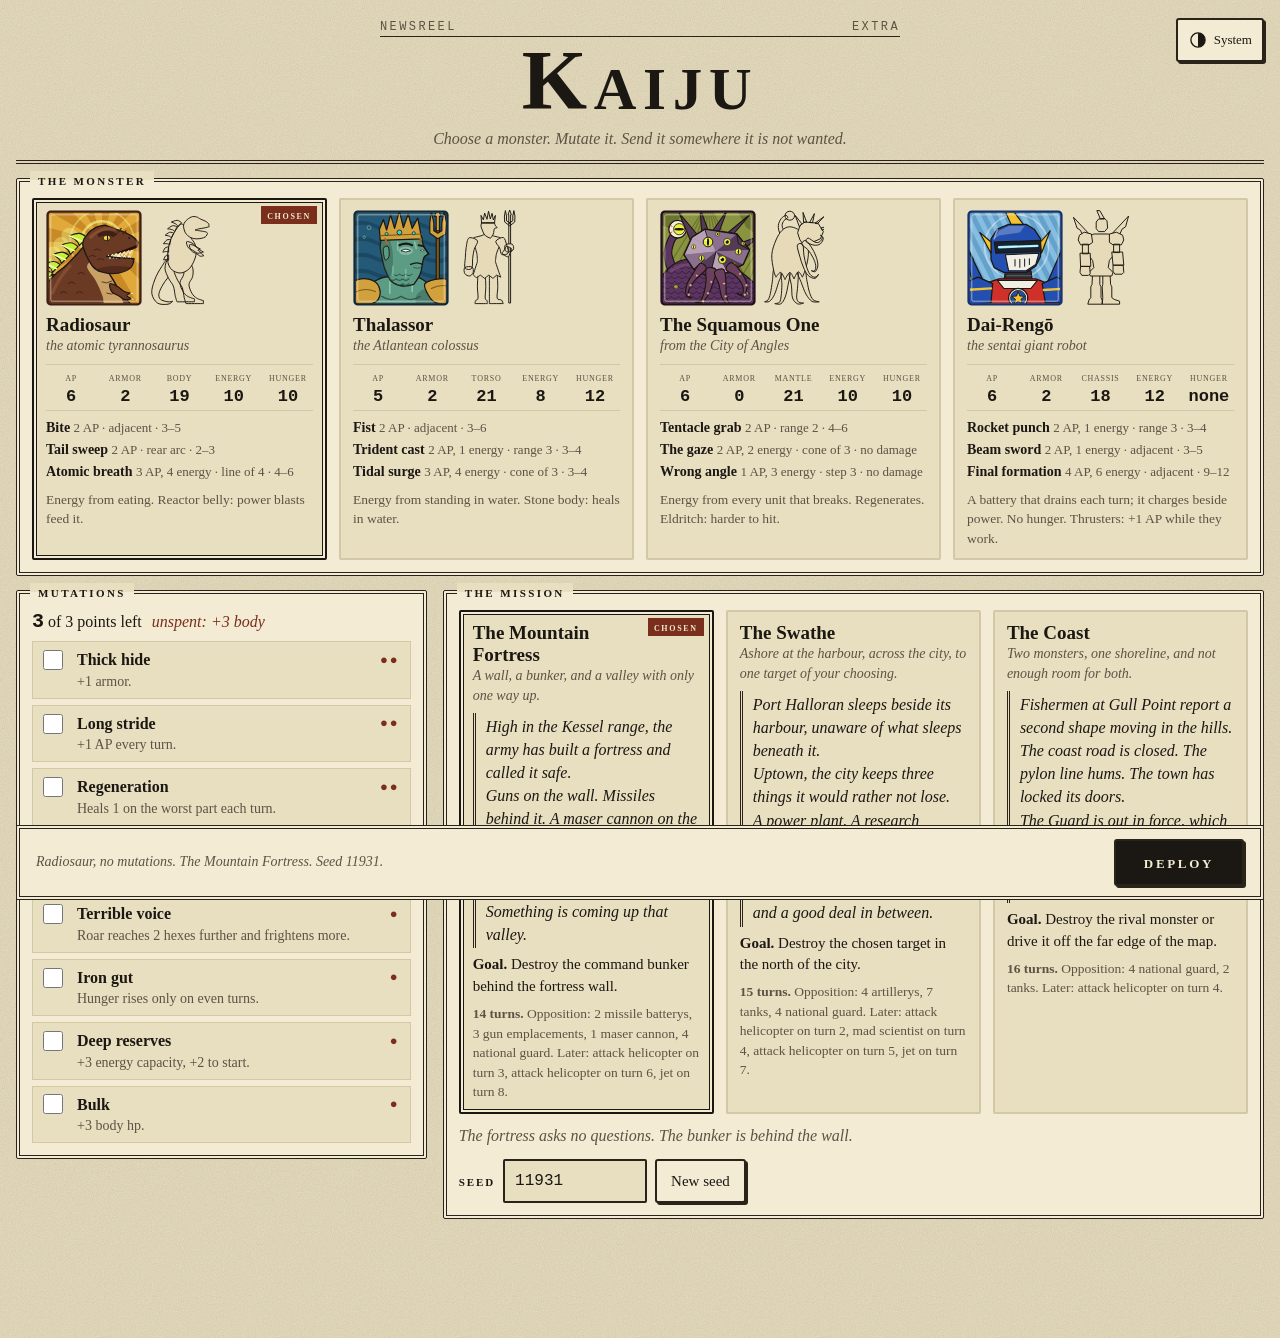
==== kaiju/index.html @ 143446ce "Kaiju page: the tiled screen, the forecast, the cutaway, the newspaper The setup screen (monster car" ====
<!doctype html>
<html lang="en">
<head>
<meta charset="utf-8">
<meta name="viewport" content="width=device-width, initial-scale=1">
<meta name="color-scheme" content="light dark">
<meta name="description" content="Kaiju: a turn-based tactical game. Command one giant monster through short missions on a hex map.">
<title>Kaiju</title>
<!-- The page: setup, play and end screens as framed tiles. Everything is drawn by src/ui/main.js. -->
<link rel="stylesheet" href="style.css">
</head>
<body data-screen="setup">
<main>

<section id="setup" class="screen setup">
  <header class="masthead">
    <div class="mast-rule"><span>Newsreel</span><span>Extra</span></div>
    <h1 class="mast-title">Kaiju</h1>
    <p class="mast-sub">Choose a monster. Mutate it. Send it somewhere it is not wanted.</p>
    <button type="button" class="btn icon mast-theme" id="theme-setup" data-ui="theme" title="Theme" aria-label="Theme: light, dark or system">
      <svg viewBox="0 0 24 24" aria-hidden="true" width="20" height="20"><circle cx="12" cy="12" r="8.5" fill="none" stroke="currentColor" stroke-width="1.6"/><path d="M12 3.5a8.5 8.5 0 0 1 0 17z" fill="currentColor"/></svg>
      <span class="tb-label">system</span>
    </button>
  </header>

  <section class="tile" aria-labelledby="t-monster">
    <h2 class="tile-title" id="t-monster">The monster</h2>
    <div id="monsters" class="cards monsters" role="radiogroup" aria-labelledby="t-monster"></div>
  </section>

  <div class="setup-pair">
    <section class="tile" aria-labelledby="t-mutations">
      <h2 class="tile-title" id="t-mutations">Mutations</h2>
      <p id="points" class="points"></p>
      <div id="mutations" class="mutations"></div>
    </section>

    <section class="tile" aria-labelledby="t-mission">
      <h2 class="tile-title" id="t-mission">The mission</h2>
      <div id="missions" class="cards missions" role="radiogroup" aria-labelledby="t-mission"></div>
      <div id="question"></div>
      <div class="seed-row">
        <label for="seed">Seed</label>
        <input id="seed" type="text" inputmode="numeric" autocomplete="off" spellcheck="false" maxlength="12">
        <button type="button" class="btn" id="reseed">New seed</button>
      </div>
    </section>
  </div>

  <div class="deploy-bar">
    <p id="summary" class="summary" aria-live="polite"></p>
    <button type="button" class="btn primary big" id="deploy">Deploy</button>
  </div>
</section>

<section id="play" class="screen play" hidden>
  <h1 class="sr-only">Kaiju: the battle</h1>
  <header id="topbar" class="topbar"></header>
  <div class="play-grid">
    <section class="tile map-tile" id="map-tile" aria-labelledby="t-map">
      <h2 class="tile-title" id="t-map">Map</h2>
      <div id="board" class="board"></div>
      <div id="hint" class="hint" aria-live="polite"></div>
      <div id="cutaway" class="cutaway" hidden></div>
    </section>
    <div class="side">
      <div id="sheet" class="tile sheet" role="dialog" aria-label="Forecast" hidden></div>
      <section class="tile status-tile" aria-labelledby="t-status">
        <h2 class="tile-title" id="t-status">Status</h2>
        <div id="status" class="status"></div>
        <p id="inspect" class="inspect" aria-live="polite"></p>
      </section>
      <section class="tile actions-tile" aria-labelledby="t-actions">
        <h2 class="tile-title" id="t-actions">Actions</h2>
        <div id="actions" class="actions"></div>
      </section>
      <section class="tile log-tile" id="log-tile" aria-labelledby="t-log">
        <h2 class="tile-title" id="t-log">Log</h2>
        <button type="button" class="btn log-toggle" data-ui="log" aria-expanded="false" aria-controls="log"><span class="log-toggle-word">Open</span> <span class="log-count" id="log-count">0</span></button>
        <ol id="log" class="log" aria-live="polite"></ol>
      </section>
    </div>
  </div>
</section>

<section id="end" class="screen end" hidden>
  <div id="end-body" class="end-body"></div>
</section>

</main>

<dialog id="settings" class="tile settings" aria-labelledby="t-settings">
  <h2 class="tile-title" id="t-settings">Settings</h2>
  <div id="settings-body"></div>
  <div class="sheet-buttons"><button type="button" class="btn primary" id="settings-close">Close</button></div>
</dialog>

<script type="module" src="src/ui/main.js"></script>
</body>
</html>
---- kaiju/style.css ----
/* Kaiju: theme tokens, the Wizardry tile frame, the three screens and their parts.
   Light is newsprint: sepia paper and black ink. Dark is ink: the same page at night.
   The system setting picks dark unless the player chose light; the player's own choice
   (data-theme on the root, remembered in this browser) wins either way. */

:root {
  --paper: #e8dec0; --panel: #f3ebd3; --ink: #1b1712; --muted: #5c5345; --accent: #7a2e1c; --faint: #d2c7a6;
  --rule: #2a231a; --danger: #a3261b; --good: #3b6a33; --shade: rgba(28, 20, 10, 0.42);
  --ap: #2b5872; --energy: #a86f0c; --battery: #2f7350; --hunger: #8a3b2a;
  --t-open: #d9cf9e; --t-road: #b7ae98; --t-park: #a9c27a; --t-forest: #6f9a5a; --t-shore: #9fcfc4;
  --t-water: #4f86a6; --t-mountain: #a4917a; --t-rubble: #b9a58c; --t-edge: #8d8268;
  --sky-top: #e9c77c; --sky-mid: #f1d99a; --sky-low: #f6e8bf; --sky-sun: #fff4d2; --far: #b9ad8f;
  --s-face: #ddd2b5; --s-side: #a99d80; --s-roof: #6f6656; --s-glass: #39495a; --s-light: #f2d36b;
  --grain: 0.22;
  --serif: "Iowan Old Style", "Palatino Linotype", Palatino, "Book Antiqua", Georgia, serif;
  --mono: ui-monospace, "SFMono-Regular", Menlo, Consolas, "Liberation Mono", "Courier New", monospace;
  color-scheme: light;
}
@media (prefers-color-scheme: dark) {
  :root:not([data-theme="light"]) {
    --paper: #100e0b; --panel: #1a1713; --ink: #ebe2cb; --muted: #a99e89; --accent: #e08a64; --faint: #2e2a23;
    --rule: #c4b797; --danger: #ff7a66; --good: #8cc47c; --shade: rgba(0, 0, 0, 0.55);
    --ap: #6fa8cc; --energy: #e2b44a; --battery: #7cc49c; --hunger: #e07a5f;
    --t-open: #4a4430; --t-road: #3d3a33; --t-park: #3d5230; --t-forest: #2a4228; --t-shore: #2f5552;
    --t-water: #1d3a4f; --t-mountain: #4e4438; --t-rubble: #4d4236; --t-edge: #1a1712;
    --sky-top: #0e1428; --sky-mid: #1a2340; --sky-low: #2f3555; --sky-sun: #e8e2c4; --far: #262b3c;
    --s-face: #8f8771; --s-side: #625b4b; --s-roof: #3a352c; --s-glass: #f2d36b; --s-light: #ffde7a;
    --grain: 0.5;
    color-scheme: dark;
  }
}
:root[data-theme="dark"] {
  --paper: #100e0b; --panel: #1a1713; --ink: #ebe2cb; --muted: #a99e89; --accent: #e08a64; --faint: #2e2a23;
  --rule: #c4b797; --danger: #ff7a66; --good: #8cc47c; --shade: rgba(0, 0, 0, 0.55);
  --ap: #6fa8cc; --energy: #e2b44a; --battery: #7cc49c; --hunger: #e07a5f;
  --t-open: #4a4430; --t-road: #3d3a33; --t-park: #3d5230; --t-forest: #2a4228; --t-shore: #2f5552;
  --t-water: #1d3a4f; --t-mountain: #4e4438; --t-rubble: #4d4236; --t-edge: #1a1712;
  --sky-top: #0e1428; --sky-mid: #1a2340; --sky-low: #2f3555; --sky-sun: #e8e2c4; --far: #262b3c;
  --s-face: #8f8771; --s-side: #625b4b; --s-roof: #3a352c; --s-glass: #f2d36b; --s-light: #ffde7a;
  --grain: 0.5;
  color-scheme: dark;
}

/* ---------- base ---------- */

* { box-sizing: border-box; }
html { -webkit-text-size-adjust: 100%; }
body {
  margin: 0; min-height: 100vh; background-color: var(--paper); color: var(--ink);
  font: 16px/1.45 var(--serif);
  background-image:
    url("data:image/svg+xml,%3Csvg xmlns='http://www.w3.org/2000/svg' width='180' height='180'%3E%3Cfilter id='n'%3E%3CfeTurbulence type='fractalNoise' baseFrequency='.85' numOctaves='2' stitchTiles='stitch'/%3E%3CfeColorMatrix values='0 0 0 0 .12 0 0 0 0 .09 0 0 0 0 .05 0 0 0 .55 0'/%3E%3C/filter%3E%3Crect width='100%25' height='100%25' filter='url(%23n)' opacity='.3'/%3E%3C/svg%3E");
}
[hidden] { display: none !important; }
.sr-only { position: absolute; width: 1px; height: 1px; margin: -1px; padding: 0; overflow: hidden; clip: rect(0 0 0 0); white-space: nowrap; border: 0; }
h1, h2, h3 { font-weight: 700; }
b { font-weight: 700; }
.screen { max-width: 1440px; margin: 0 auto; padding: 14px 16px 28px; }

/* ---------- the tile: Wizardry's frame ---------- */

.tile {
  position: relative; min-width: 0; margin: 14px 0 0; padding: 16px 12px 12px;
  background: var(--panel); border: 4px double var(--rule); border-radius: 2px;
}
.tile-title {
  position: absolute; top: -11px; left: 10px; z-index: 2; margin: 0; padding: 0 8px;
  font-size: 15px; line-height: 18px; font-weight: 700; font-variant-caps: all-small-caps; letter-spacing: 0.16em;
  color: var(--ink); background: linear-gradient(var(--paper) 50%, var(--panel) 50%);
}

/* ---------- buttons ---------- */

.btn {
  min-width: 44px; min-height: 44px; padding: 8px 14px; font: inherit; font-size: 15px; line-height: 1.2;
  color: var(--ink); background: var(--panel); border: 2px solid var(--rule); border-radius: 3px;
  box-shadow: 2px 2px 0 var(--rule); cursor: pointer; touch-action: manipulation;
}
.btn:hover:not(:disabled) { background: var(--paper); }
.btn:active:not(:disabled) { transform: translate(2px, 2px); box-shadow: none; }
.btn:disabled { opacity: 0.55; border-style: dashed; box-shadow: none; cursor: not-allowed; }
.btn.act:disabled { opacity: 1; color: var(--muted); border-color: var(--muted); }
.btn.primary { color: var(--panel); background: var(--ink); }
.btn.primary:hover:not(:disabled) { background: var(--accent); border-color: var(--accent); }
.btn.big { font-size: 19px; padding: 10px 28px; font-variant-caps: all-small-caps; letter-spacing: 0.14em; font-weight: 700; }
.btn.icon { display: inline-flex; align-items: center; justify-content: center; gap: 6px; padding: 6px 10px; }
:focus-visible { outline: 3px solid var(--accent); outline-offset: 2px; }
kbd {
  display: inline-block; min-width: 1.6em; padding: 2px 4px; font: 600 11px/1 var(--mono); text-align: center;
  border: 1px solid currentColor; border-radius: 3px; opacity: 0.75; vertical-align: 1px;
}
@media (hover: none) and (pointer: coarse) { kbd { display: none; } }

/* ---------- setup ---------- */

.masthead { position: relative; text-align: center; padding: 6px 56px 10px; border-bottom: 4px double var(--rule); }
.mast-rule {
  display: flex; justify-content: space-between; max-width: 520px; margin: 0 auto; padding-bottom: 2px;
  font: 12px var(--mono); letter-spacing: 0.2em; text-transform: uppercase; color: var(--muted); border-bottom: 1px solid var(--rule);
}
.mast-title { margin: 2px 0 0; font-size: clamp(44px, 12vw, 84px); line-height: 1; font-weight: 900; letter-spacing: 0.08em; font-variant-caps: small-caps; }
.mast-sub { margin: 4px 0 0; font-style: italic; color: var(--muted); }
.mast-theme { position: absolute; top: 4px; right: 0; }
@media (max-width: 599px) {
  .masthead { padding: 6px 0 10px; }
  .mast-rule { margin-right: 56px; }
  .mast-theme .tb-label { display: none; }
}
.tb-label { font-size: 13px; text-transform: capitalize; }

.cards { display: grid; gap: 12px; }
.monsters { grid-template-columns: repeat(auto-fill, minmax(260px, 1fr)); }
.card {
  position: relative; padding: 10px 12px; background: var(--paper); border: 2px solid var(--faint);
  border-radius: 2px; cursor: pointer; transition: border-color 0.15s;
}
.card:hover { border-color: var(--muted); }
.card.chosen { border: 2px solid var(--ink); box-shadow: inset 0 0 0 2px var(--panel), inset 0 0 0 3px var(--ink); }
.card.chosen::after {
  content: "chosen"; position: absolute; top: 6px; right: 8px; padding: 0 6px;
  font: 700 12px/18px var(--serif); font-variant-caps: all-small-caps; letter-spacing: 0.14em;
  color: var(--panel); background: var(--accent);
}
.card-name { font-size: 19px; font-weight: 700; line-height: 1.15; padding-right: 64px; }
.card-sub { font-style: italic; color: var(--muted); font-size: 14px; }
.card-note { margin: 6px 0 0; font-size: 13.5px; color: var(--muted); }
.mc-art { display: flex; gap: 8px; align-items: flex-end; margin-bottom: 8px; }
.mc-portrait svg { display: block; width: 96px; height: 96px; }
.mc-sil svg { display: block; width: 60px; height: 96px; }
.stats { display: grid; grid-template-columns: repeat(5, 1fr); gap: 4px; margin: 8px 0 6px; padding: 4px 0; border-block: 1px solid var(--faint); }
.stat { text-align: center; min-width: 0; }
.stat dt { font-size: 12px; font-variant-caps: all-small-caps; letter-spacing: 0.06em; color: var(--muted); overflow: hidden; text-overflow: ellipsis; white-space: nowrap; }
.stat dd { margin: 0; font: 700 17px var(--mono); }
.stat.up dd { color: var(--accent); }
.stat.up dd::after { content: "+"; font-size: 12px; vertical-align: super; }
.attacks { list-style: none; margin: 0; padding: 0; font-size: 14px; }
.attacks li { padding: 1px 0; }
.attacks span { color: var(--muted); font-size: 13px; }

.setup-pair { display: grid; gap: 0 16px; }
.points { margin: 0 0 8px; }
.points b { font: 700 20px var(--mono); }
.unspent { color: var(--accent); font-style: italic; margin-left: 6px; }
.mutations { display: grid; gap: 6px; }
.mut, .choice {
  display: grid; grid-template-columns: 26px 1fr auto; align-items: center; gap: 0 8px; min-height: 44px;
  padding: 6px 10px; border: 1px solid var(--faint); background: var(--paper); cursor: pointer;
}
.mut.on, .choice.on { border-color: var(--ink); box-shadow: inset 3px 0 0 var(--accent); }
.mut.off { opacity: 0.6; cursor: not-allowed; }
.mut input, .choice input { width: 20px; height: 20px; margin: 0; accent-color: var(--accent); }
.mut-name, .choice-name { font-weight: 700; }
.mut-cost { color: var(--accent); letter-spacing: 2px; font-size: 13px; }
.mut-text, .choice-text { grid-column: 2 / 4; font-size: 14px; color: var(--muted); }
.mut-text em { color: var(--danger); }

.missions { grid-template-columns: 1fr; }
.briefing { margin: 6px 0; padding: 2px 0 2px 10px; border-left: 3px double var(--rule); font-style: italic; }
.briefing p { margin: 0; }
.card-goal { margin: 6px 0 0; font-size: 15px; }
.question { margin: 12px 0 0; padding: 8px 10px 10px; border: 1px solid var(--rule); display: grid; gap: 6px; }
.question legend { padding: 0 6px; font-variant-caps: all-small-caps; letter-spacing: 0.12em; font-weight: 700; }
.question-none { margin: 10px 0 0; font-style: italic; color: var(--muted); }
.seed-row { display: flex; flex-wrap: wrap; align-items: center; gap: 8px; margin-top: 12px; }
.seed-row label { font-variant-caps: all-small-caps; letter-spacing: 0.12em; font-weight: 700; }
.seed-row input {
  width: 9em; min-height: 44px; padding: 6px 10px; font: 16px var(--mono); color: var(--ink);
  background: var(--paper); border: 2px solid var(--rule); border-radius: 2px;
}

.deploy-bar {
  position: sticky; bottom: 0; z-index: 10; display: flex; align-items: center; justify-content: space-between; gap: 12px;
  margin: 16px -16px -28px; padding: 10px 16px; background: var(--panel); border-top: 4px double var(--rule);
}
.summary { margin: 0; font-size: 14px; font-style: italic; color: var(--muted); }
.deploy-bar .btn { flex: none; }

@media (min-width: 900px) {
  .setup-pair { grid-template-columns: minmax(300px, 1fr) 2fr; align-items: start; }
  .missions { grid-template-columns: repeat(3, 1fr); }
  .deploy-bar { margin: 16px 0 0; border: 4px double var(--rule); }
}

/* ---------- play ---------- */

.topbar {
  position: sticky; top: 0; z-index: 12; display: flex; align-items: center; justify-content: space-between; gap: 8px;
  margin: -14px -16px 0; padding: 4px 10px; background: var(--panel); border-bottom: 4px double var(--rule);
}
.tb-facts { display: flex; align-items: baseline; gap: 4px 14px; min-width: 0; flex-wrap: wrap; font-size: 15px; }
.tb-item { font-family: var(--mono); font-size: 14px; white-space: nowrap; }
.tb-item b { font-size: 17px; }
.tb-goal { font-style: italic; color: var(--muted); min-width: 0; overflow: hidden; text-overflow: ellipsis; white-space: nowrap; max-width: 100%; }
.tb-phase { font: 700 12px/20px var(--mono); padding: 0 6px; color: var(--panel); background: var(--danger); letter-spacing: 0.1em; text-transform: uppercase; }
.tb-buttons { display: flex; gap: 6px; flex: none; }
.tb-short { display: inline; }
.tb-long { display: none; }
.tb-buttons .tb-label { display: none; }
.tb-figs { display: flex; align-items: flex-end; gap: 2px; flex: none; }
.tb-figs svg:first-child { display: block; width: 38px; height: 38px; }
.tb-figs svg:last-child { display: block; width: 24px; height: 38px; }

.map-tile { padding: 14px 3px 6px; }
.map-tile > .tile-title { z-index: 9; }
.board { position: relative; z-index: 1; }
.board svg { display: block; width: 100%; height: auto; overflow: visible; touch-action: manipulation; user-select: none; -webkit-user-select: none; }
.board .tap { fill: transparent; cursor: pointer; }
@media (hover: hover) { .board .tap:hover { fill: rgba(255, 255, 255, 0.16); } }
.board .arrow { cursor: pointer; }
.board text { font: 700 16px var(--mono); }
.board .piece.panicked { opacity: 0.7; }
.hint { display: flex; flex-wrap: wrap; align-items: center; justify-content: space-between; gap: 6px 10px; min-height: 52px; padding: 4px 6px 0; }
.hint-text { margin: 0; flex: 1 1 14em; font-size: 14.5px; font-style: italic; }
.hint-buttons { display: flex; gap: 8px; flex-wrap: wrap; }

.status-main { display: flex; gap: 10px; align-items: flex-start; }
.status-figs { display: flex; gap: 6px; flex: none; align-items: flex-end; }
.st-portrait svg { display: block; width: 84px; height: 84px; }
.st-sil svg { display: block; width: 53px; height: 84px; }
.status-vitals { flex: 1; min-width: 0; }
.st-name { font-weight: 700; line-height: 1.15; }
.st-epithet { display: block; font-weight: 400; font-style: italic; font-size: 13px; color: var(--muted); }
.bar { display: grid; grid-template-columns: 4.4em 1fr 3.4em; align-items: center; gap: 6px; margin-top: 4px; font-size: 13px; }
.bar-label { font-variant-caps: all-small-caps; letter-spacing: 0.06em; font-weight: 700; }
.bar-track { height: 10px; background: var(--paper); border: 1.5px solid var(--ink); }
.bar-fill { display: block; height: 100%; background: var(--ap); transition: width 0.3s ease-out; }
.b-energy .bar-fill { background: var(--energy); }
.b-battery .bar-fill { background: var(--battery); }
.b-hunger .bar-fill { background: var(--hunger); }
.b-hunger.high .bar-label { color: var(--danger); }
.b-rival .bar-fill { background: var(--danger); }
.bar-num { font-family: var(--mono); text-align: right; }
.st-facts { margin-top: 4px; font-size: 13px; color: var(--muted); }
.parts { list-style: none; margin: 8px 0 0; padding: 6px 0 0; border-top: 1px solid var(--faint); display: grid; grid-template-columns: repeat(auto-fill, minmax(124px, 1fr)); gap: 2px 12px; font-size: 13.5px; }
.part-row { display: flex; align-items: center; gap: 6px; min-width: 0; }
.part-row .swatch { width: 14px; height: 14px; flex: none; }
.pr-name { overflow: hidden; text-overflow: ellipsis; white-space: nowrap; }
.pr-hp { margin-left: auto; font-family: var(--mono); }
.part-row.s-bad .pr-hp, .part-row.s-crippled .pr-hp { color: var(--danger); font-weight: 700; }
.part-row.s-crippled .pr-name { text-decoration: line-through; }
.rival-row { display: flex; gap: 8px; align-items: center; margin-top: 8px; padding-top: 6px; border-top: 1px solid var(--faint); }
.rival-sil svg { display: block; width: 34px; height: 54px; }
.rival-text { flex: 1; min-width: 0; }
.rival-name { font-weight: 700; font-size: 14px; color: var(--danger); }
.rival-parts { font-size: 12.5px; color: var(--muted); }
.inspect { margin: 8px 0 0; padding-top: 6px; border-top: 1px solid var(--faint); font-size: 14px; min-height: 2.9em; }
.inspect-label { font-variant-caps: all-small-caps; letter-spacing: 0.12em; font-weight: 700; color: var(--muted); margin-right: 4px; }

.actions { display: grid; grid-template-columns: repeat(3, minmax(0, 1fr)); gap: 8px; }
.act { display: flex; flex-direction: column; align-items: flex-start; justify-content: center; gap: 2px; padding: 5px 7px; text-align: left; min-height: 52px; }
.act-top { display: flex; align-items: center; gap: 5px; max-width: 100%; }
.act-name { font-weight: 700; font-size: 14.5px; line-height: 1.1; }
.act-sub { font-size: 11.5px; line-height: 1.2; color: var(--muted); display: -webkit-box; -webkit-line-clamp: 3; -webkit-box-orient: vertical; overflow: hidden; }
.btn.act.on, .btn.act.on:hover { color: var(--panel); background: var(--ink); }
.act.on .act-sub { color: var(--panel); opacity: 0.8; }
.act-end:not(:disabled) { border-color: var(--accent); box-shadow: 2px 2px 0 var(--accent); }
.act-end:not(:disabled) .act-name { color: var(--accent); }
.act-undo { border-style: dotted; }

/* The words come first (REQUIREMENTS section 0): on a phone the log sits under the map and shows four lines. */
.side { display: flex; flex-direction: column; }
.log-tile { display: flex; flex-direction: column; order: -1; }
.log { list-style: none; margin: 0; padding: 0; max-height: calc(4 * 1.45em + 8px); overflow: hidden; font-size: 15px; line-height: 1.45; }
.log-tile.open .log { max-height: 55vh; overflow-y: auto; }
.log li { padding: 1px 0; }
.log li.own { color: var(--accent); }
.log li.rival { color: var(--danger); }
.log li.radio { font: 12.5px/1.5 var(--mono); text-transform: uppercase; letter-spacing: 0.02em; color: var(--muted); }
.log li.phase { margin-top: 4px; padding-top: 2px; border-top: 1px solid var(--faint); font-variant-caps: all-small-caps; letter-spacing: 0.1em; color: var(--muted); font-weight: 700; }
.log li.caption { font-style: italic; }
.log li.refuse { font-style: italic; color: var(--muted); }
.log li.over { font-weight: 700; }
.log-toggle { order: 2; align-self: stretch; margin-top: 8px; font-variant-caps: all-small-caps; letter-spacing: 0.12em; font-weight: 700; }
.log-count { font: 12px var(--mono); }

.sheet {
  position: fixed; z-index: 30; left: 8px; right: 8px; bottom: 8px; margin: 0 auto; max-width: 560px; max-height: 62vh;
  display: flex; flex-direction: column; box-shadow: 0 10px 40px rgba(0, 0, 0, 0.4); padding: 14px 12px 10px;
}
.sheet[hidden] { display: none; }
.sheet .tile-title { background: var(--panel); }
.sheet-body { flex: 0 1 auto; min-height: 0; overflow-y: auto; }
.fc-head { display: flex; justify-content: space-between; align-items: baseline; gap: 10px; font-size: 18px; margin-top: 4px; }
.fc-cost { font: 14px var(--mono); }
.fc-note { margin: 4px 0; font-size: 13.5px; font-style: italic; color: var(--muted); }
.fc-table { width: 100%; border-collapse: collapse; margin: 6px 0; font-size: 14px; }
.fc-table th { text-align: left; font-variant-caps: all-small-caps; letter-spacing: 0.08em; border-bottom: 2px solid var(--rule); padding: 2px 4px; }
.fc-table td { border-bottom: 1px solid var(--faint); padding: 3px 4px; }
.fc-table .num { font-family: var(--mono); text-align: right; white-space: nowrap; }
.fc-table th:not(:first-child) { text-align: right; }
.fc-return { margin: 6px 0; font-size: 13.5px; }
.fc-none { font-style: italic; color: var(--muted); }
.sheet-buttons { display: flex; flex: none; gap: 8px; justify-content: flex-end; margin-top: 8px; }

.settings { margin: auto; max-width: 440px; width: calc(100% - 32px); color: var(--ink); overflow: visible; padding-top: 20px; }
.settings .tile-title { background: var(--panel); }
.settings::backdrop { background: rgba(10, 8, 5, 0.6); }

/* ---------- the cutaway ---------- */

.cutaway {
  position: absolute; inset: 0; z-index: 8; display: flex; align-items: center; justify-content: center;
  background: rgba(10, 8, 5, 0.78); cursor: pointer; overflow: hidden;
}
.cut-stage { position: relative; width: 100%; aspect-ratio: 4 / 3; max-height: 100%; overflow: hidden; border-block: 4px double #e9e0c9; }
.cut-bg, .cut-bg svg { position: absolute; inset: 0; width: 100%; height: 100%; display: block; }
.cut-actor { position: absolute; bottom: 20%; width: 46%; }
.cut-actor svg { display: block; width: 100%; height: auto; }
.cut-actor.left { left: 3%; }
.cut-actor.right { right: 3%; }
.cut-flash { position: absolute; inset: 0; background: #fffbe8; opacity: 0; pointer-events: none; }
.cut-banner {
  position: absolute; top: 5%; left: 50%; transform: translateX(-50%); padding: 2px 16px; text-align: center; white-space: nowrap;
  color: #f4ecd4; background: rgba(27, 23, 18, 0.9); border: 4px double #e9e0c9;
  font: 700 clamp(15px, 3.4vw, 22px)/1.25 var(--serif); font-variant-caps: all-small-caps; letter-spacing: 0.14em;
}
.cut-banner small { display: block; font: 11px/1.3 var(--mono); letter-spacing: 0.04em; font-variant-caps: normal; opacity: 0.85; }
.cut-number {
  position: absolute; left: 74%; top: 34%; transform: translate(-50%, -40%); pointer-events: none;
  font: 900 clamp(34px, 9vw, 64px)/1 var(--serif); color: #fff4d2; letter-spacing: 0.02em;
  -webkit-text-stroke: 5px #1b1712; paint-order: stroke fill; text-shadow: 0 0 18px rgba(226, 73, 43, 0.8);
}
.cut-number.miss { color: #d7e3ea; text-shadow: none; }
.cut-actor .fallen { opacity: 0.55; filter: grayscale(1); }
.cut-plates { position: absolute; left: 0; right: 0; bottom: 0; display: grid; grid-template-columns: 1fr 1fr; gap: 6px; padding: 6px; }
.plate { padding: 3px 8px 5px; color: #f4ecd4; background: rgba(27, 23, 18, 0.92); border: 4px double #e9e0c9; min-width: 0; }
.plate-name { font-weight: 700; font-size: clamp(12px, 2.6vw, 16px); white-space: nowrap; overflow: hidden; text-overflow: ellipsis; }
.pbar { display: grid; grid-template-columns: minmax(0, auto) 1fr auto; align-items: center; gap: 6px; font: 11px/1.4 var(--mono); }
.pbar-label { overflow: hidden; text-overflow: ellipsis; white-space: nowrap; max-width: 6.5em; }
.pbar-track { height: 8px; background: #0b0907; border: 1px solid #e9e0c9; }
.pbar-fill { display: block; height: 100%; background: #8cc47c; transition: width 0.45s ease-out; }
.plate.right .pbar-fill { background: #e8a33d; }
.cut-skip { position: absolute; top: 6px; right: 8px; padding: 2px 8px; font: 11px var(--mono); color: #f4ecd4; background: rgba(27, 23, 18, 0.85); border-radius: 9px; }

/* ---------- end ---------- */

.end-body { display: grid; gap: 18px; align-items: start; }
.paper { padding: 14px 16px 18px; background: var(--panel); border: 1px solid var(--rule); box-shadow: 4px 4px 0 var(--rule); }
.paper-top { display: flex; justify-content: space-between; gap: 8px; padding-bottom: 3px; font: 11.5px var(--mono); text-transform: uppercase; letter-spacing: 0.08em; border-bottom: 1px solid var(--rule); }
.paper-name { margin: 6px 0 0; padding-bottom: 6px; text-align: center; font-size: clamp(28px, 7vw, 56px); line-height: 1.05; font-weight: 900; letter-spacing: 0.01em; border-bottom: 4px double var(--rule); }
.headline { margin: 12px 0 8px; text-align: center; font-size: clamp(26px, 6.2vw, 50px); line-height: 1.04; font-weight: 900; text-transform: uppercase; letter-spacing: -0.005em; }
.deck { margin: 0; padding-bottom: 10px; text-align: center; font-style: italic; border-bottom: 1px solid var(--rule); }
.paper-cols { display: grid; gap: 16px; margin-top: 12px; }
.paper-photo { margin: 0; }
.pp-art { display: flex; gap: 8px; align-items: flex-end; justify-content: center; padding: 8px; background: var(--paper); border: 1px solid var(--rule); filter: grayscale(1) contrast(1.15) sepia(0.25); }
.pp-art svg:first-child { width: 140px; height: 140px; }
.pp-art svg:last-child { width: 88px; height: 140px; }
.paper-photo figcaption { margin-top: 4px; font-size: 13px; font-style: italic; text-align: center; }
.wire h3 { margin: 0 0 4px; font-size: 15px; font-variant-caps: all-small-caps; letter-spacing: 0.14em; border-bottom: 1px solid var(--rule); }
.wire p { margin: 0 0 4px; font-size: 14.5px; text-align: left; }
.wire p.radio { font: 12.5px/1.5 var(--mono); text-transform: uppercase; color: var(--muted); }
.end-side { display: grid; gap: 8px; justify-items: start; }
.stamp {
  margin: 6px 0 0 6px; padding: 6px 16px; transform: rotate(-3deg); font-size: clamp(26px, 6vw, 36px); font-weight: 900;
  text-transform: uppercase; letter-spacing: 0.08em; color: var(--accent); border: 5px double currentColor;
}
.stamp.grade-defeat { color: var(--danger); }
.stamp.grade-draw { color: var(--muted); }
.stamp.grade-total-victory { color: var(--good); }
.score-tile { width: 100%; }
.score { width: 100%; border-collapse: collapse; font-size: 16px; }
.score th { text-align: left; font-weight: 400; padding: 4px 0; border-bottom: 1px solid var(--faint); }
.score td { text-align: right; font-family: var(--mono); border-bottom: 1px solid var(--faint); }
.score tfoot th, .score tfoot td { font-weight: 700; font-size: 19px; border-top: 4px double var(--rule); border-bottom: 0; padding-top: 6px; }
.end-buttons { display: flex; flex-wrap: wrap; gap: 8px; margin-top: 6px; }

@media (min-width: 640px) {
  .paper-cols { grid-template-columns: auto 1fr; }
}

/* ---------- phone ---------- */

@media (max-width: 899px) {
  .screen.play { padding: 14px 6px 20px; }
  .play .topbar { margin: -14px -6px 0; }
  .play .tile { margin-top: 14px; }
  .status-tile { padding: 14px 10px 10px; }
  .sheet { max-height: 46vh; }
}
@media (max-width: 380px) {
  .actions { gap: 6px; }
  .act { padding: 4px 5px; }
  .act-name { font-size: 13.5px; }
  .st-portrait svg { width: 72px; height: 72px; }
  .st-sil svg { width: 45px; height: 72px; }
}

/* ---------- desktop: map two thirds, panels on the right ---------- */

@media (min-width: 900px), (orientation: landscape) and (min-width: 640px) {
  body[data-screen="play"] { overflow: hidden; }
  .tb-figs { display: none; }
  .screen.play { height: 100vh; display: flex; flex-direction: column; padding-bottom: 12px; }
  .topbar { position: static; margin: -14px -16px 0; padding: 6px 16px; }
  .tb-short { display: none; }
  .tb-long { display: inline; }
  .tb-buttons .tb-label { display: inline; }
  .play-grid { flex: 1; min-height: 0; display: grid; grid-template-columns: minmax(0, 2fr) minmax(320px, 1fr); gap: 0 16px; }
  .map-tile { display: flex; flex-direction: column; min-height: 0; padding: 16px 8px 6px; }
  .board { flex: 1; min-height: 0; }
  .board svg { height: 100%; }
  .board text { font-size: 13px; }
  .side { display: flex; flex-direction: column; min-height: 0; overflow-y: auto; padding: 0 4px 2px 0; }
  .status-tile { flex: 0 1 auto; min-height: 96px; display: flex; flex-direction: column; }
  .status-tile > .status { min-height: 0; overflow-y: auto; }
  .actions-tile { flex: none; }
  .log-tile { order: 0; flex: 1 0 220px; min-height: 220px; }
  .log { flex: 1; max-height: none; overflow-y: auto; }
  .log-toggle { display: none; }
  .sheet { position: relative; inset: auto; z-index: auto; flex: 0 1 auto; min-height: 0; max-width: none; max-height: none; margin: 14px 0 0; box-shadow: none; }
  body.sheet-open .status-tile { display: none; }
  .end-body { grid-template-columns: minmax(0, 1.7fr) minmax(280px, 1fr); }
}

@media (min-width: 900px) and (max-height: 860px), (orientation: landscape) and (min-width: 640px) and (max-height: 860px) {
  .st-portrait svg { width: 64px; height: 64px; }
  .st-sil svg { width: 40px; height: 64px; }
  .parts { margin-top: 4px; padding-top: 4px; font-size: 13px; }
  .inspect { min-height: 0; margin-top: 4px; }
}
@media (min-width: 900px) and (max-height: 720px), (orientation: landscape) and (min-width: 640px) and (max-height: 720px) {
  .tb-figs { display: flex; }
  .status-figs { display: none; }
}
@media (min-width: 900px) and (max-width: 1219px) {
  .actions { gap: 6px; }
  .act { padding: 4px 4px; }
  .act-top { gap: 3px; }
  .act-name { font-size: 13.5px; }
  .act kbd { min-width: 1.3em; padding: 2px 2px; }
}

@media (prefers-reduced-motion: reduce) {
  *, *::before, *::after { transition: none !important; animation: none !important; scroll-behavior: auto !important; }
}
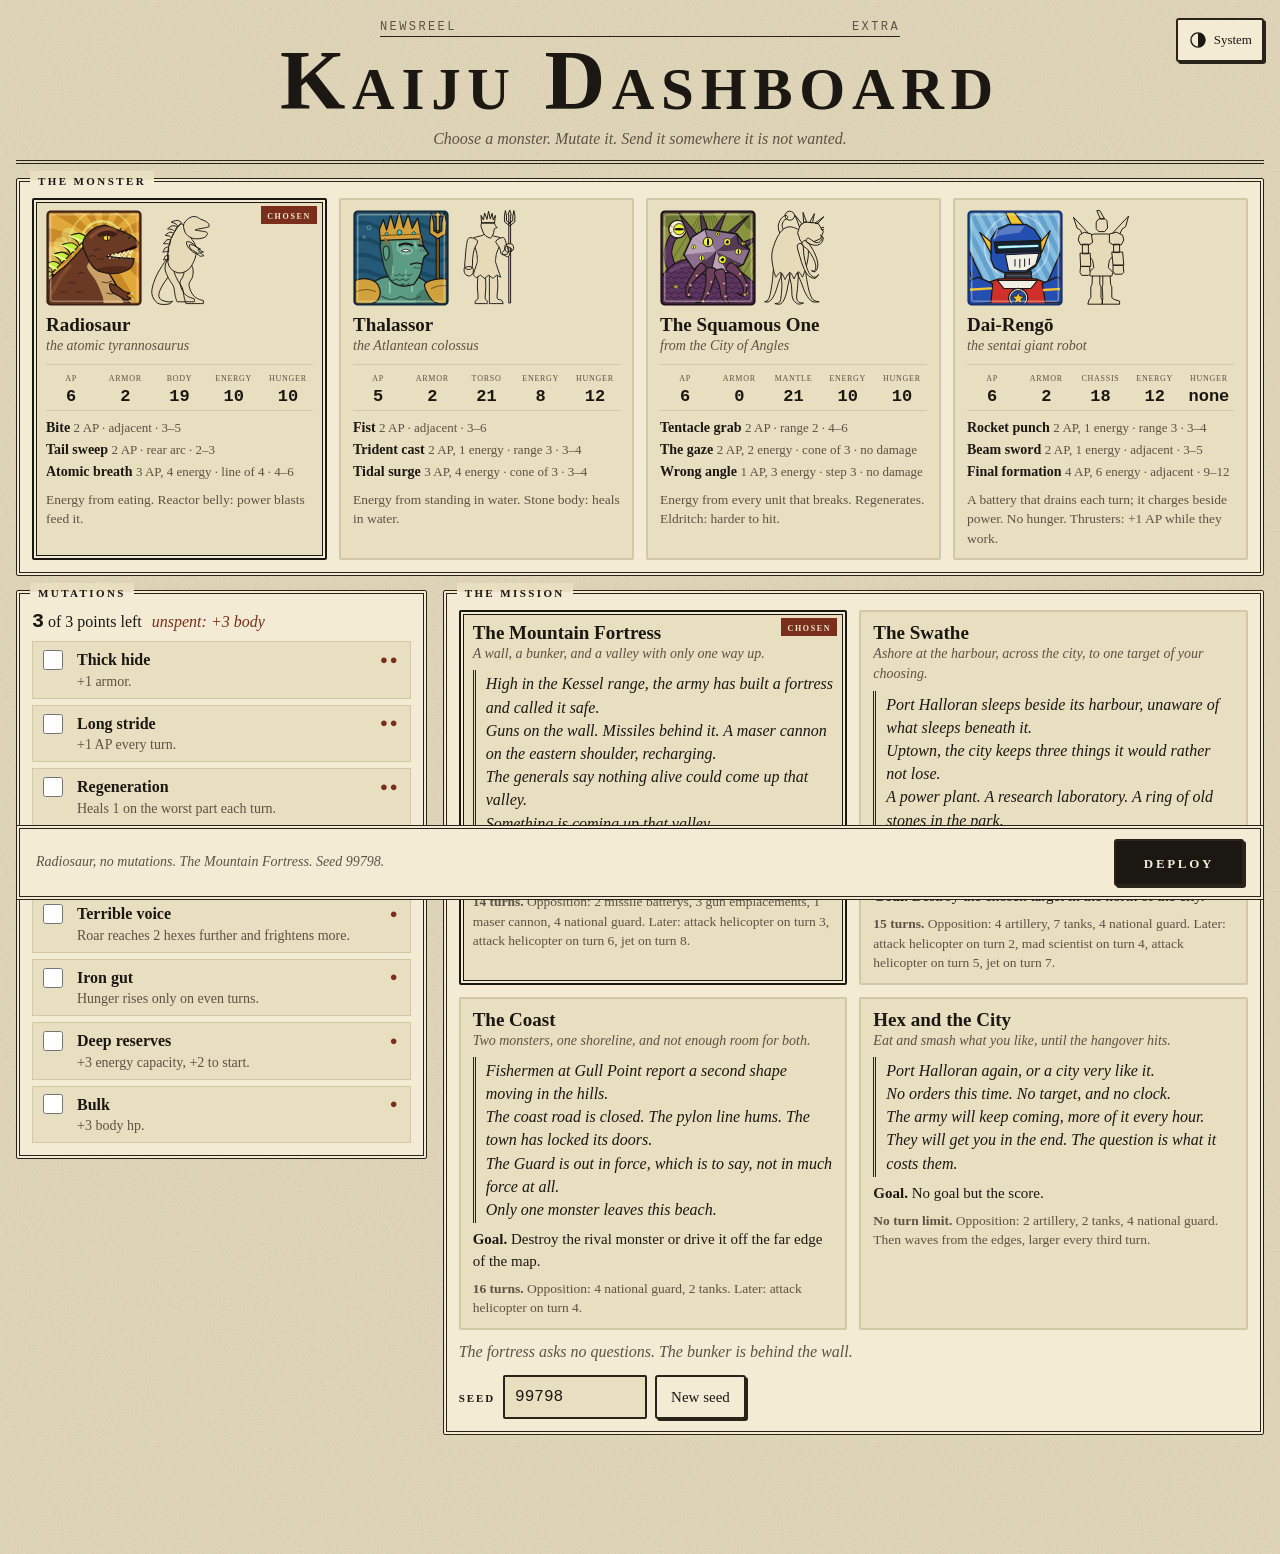
==== commit d82d4829: "Kaiju: the working title is Kaiju Dashboard; Rampage is now Hex and the City The page, the tab, the " ====
--- a/kaiju/index.html
+++ b/kaiju/index.html
@@ -5,7 +5,7 @@
 <meta name="viewport" content="width=device-width, initial-scale=1">
 <meta name="color-scheme" content="light dark">
 <meta name="description" content="Kaiju: a turn-based tactical game. Command one giant monster through short missions on a hex map.">
-<title>Kaiju</title>
+<title>Kaiju Dashboard</title>
 <!-- The page: setup, play and end screens as framed tiles. Everything is drawn by src/ui/main.js. -->
 <link rel="stylesheet" href="style.css">
 </head>
@@ -15,7 +15,7 @@
 <section id="setup" class="screen setup">
   <header class="masthead">
     <div class="mast-rule"><span>Newsreel</span><span>Extra</span></div>
-    <h1 class="mast-title">Kaiju</h1>
+    <h1 class="mast-title">Kaiju Dashboard</h1>
     <p class="mast-sub">Choose a monster. Mutate it. Send it somewhere it is not wanted.</p>
     <button type="button" class="btn icon mast-theme" id="theme-setup" data-ui="theme" title="Theme" aria-label="Theme: light, dark or system">
       <svg viewBox="0 0 24 24" aria-hidden="true" width="20" height="20"><circle cx="12" cy="12" r="8.5" fill="none" stroke="currentColor" stroke-width="1.6"/><path d="M12 3.5a8.5 8.5 0 0 1 0 17z" fill="currentColor"/></svg>
@@ -54,7 +54,7 @@
 </section>
 
 <section id="play" class="screen play" hidden>
-  <h1 class="sr-only">Kaiju: the battle</h1>
+  <h1 class="sr-only">Kaiju Dashboard: the battle</h1>
   <header id="topbar" class="topbar"></header>
   <div class="play-grid">
     <section class="tile map-tile" id="map-tile" aria-labelledby="t-map">
--- a/kaiju/style.css
+++ b/kaiju/style.css
@@ -177,7 +177,7 @@
 
 @media (min-width: 900px) {
   .setup-pair { grid-template-columns: minmax(300px, 1fr) 2fr; align-items: start; }
-  .missions { grid-template-columns: repeat(3, 1fr); }
+  .missions { grid-template-columns: repeat(2, 1fr); }
   .deploy-bar { margin: 16px 0 0; border: 4px double var(--rule); }
 }
 
@@ -363,9 +363,67 @@
 .score td { text-align: right; font-family: var(--mono); border-bottom: 1px solid var(--faint); }
 .score tfoot th, .score tfoot td { font-weight: 700; font-size: 19px; border-top: 4px double var(--rule); border-bottom: 0; padding-top: 6px; }
 .end-buttons { display: flex; flex-wrap: wrap; gap: 8px; margin-top: 6px; }
+.stamp.grade-rampage { color: var(--accent); font-size: clamp(22px, 5vw, 30px); }
+.score-stars { margin: 8px 0 0; text-align: right; }
+
+/* The review: a page from a 1981 computer magazine, after the newspaper. */
+.review-wrap { grid-column: 1 / -1; width: 100%; max-width: 960px; margin: 10px auto 0; }
+.review-label {
+  display: flex; align-items: center; gap: 12px; margin: 0 0 10px; font-size: 15px; letter-spacing: 0.16em;
+  font-variant-caps: all-small-caps; color: var(--muted);
+}
+.review-label::before, .review-label::after { content: ""; flex: 1; border-top: 1px solid var(--rule); }
+.review {
+  --mag: "Avenir Next", Futura, "Century Gothic", "Trebuchet MS", "Helvetica Neue", Arial, sans-serif;
+  padding: 0 16px 16px; background: var(--panel); border: 1px solid var(--rule); box-shadow: 4px 4px 0 var(--rule);
+}
+.rv-mast { margin: 0 -16px; padding: 10px 16px 6px; color: var(--panel); background: var(--ink); }
+.rv-name {
+  font: 800 clamp(22px, 6.4vw, 40px)/1 var(--mag); letter-spacing: 0.04em; text-transform: uppercase;
+  overflow-wrap: anywhere;
+}
+.rv-issue {
+  display: flex; flex-wrap: wrap; justify-content: space-between; gap: 2px 12px; margin-top: 6px; padding-top: 4px;
+  font: 11.5px/1.4 var(--mono); letter-spacing: 0.08em; text-transform: uppercase; border-top: 2px solid var(--accent);
+}
+.rv-title { margin: 14px 0 4px; font: 800 clamp(26px, 6.6vw, 44px)/1.05 var(--mag); letter-spacing: -0.01em; overflow-wrap: anywhere; }
+.rv-dek { margin: 0; font-size: 17px; font-style: italic; line-height: 1.35; }
+.rv-byline {
+  margin: 8px 0 12px; padding-bottom: 8px; font: 700 12.5px var(--mag); letter-spacing: 0.14em; text-transform: uppercase;
+  color: var(--accent); border-bottom: 3px solid var(--ink);
+}
+.rv-body { font-size: 16px; line-height: 1.5; }
+.rv-body > p { margin: 0 0 0.8em; overflow-wrap: break-word; }
+.rv-first::first-letter { float: left; margin: 4px 6px 0 0; font: 800 3.1em/0.8 var(--mag); color: var(--accent); }
+.rv-quote {
+  margin: 0.4em 0 1em; padding: 10px 4px; border-block: 3px solid var(--ink); break-inside: avoid;
+  font: 700 19px/1.3 var(--serif); font-style: italic; text-align: center;
+}
+.rv-quote p { margin: 0; }
+.rv-quote p::before { content: "\201C"; color: var(--accent); }
+.rv-quote p::after { content: "\201D"; color: var(--accent); }
+.rv-rating {
+  display: flex; flex-wrap: wrap; align-items: center; gap: 4px 14px; margin-top: 6px; padding: 10px 12px;
+  background: var(--paper); border: 2px solid var(--ink);
+}
+.rv-stars { font-size: 28px; line-height: 1; letter-spacing: 0.06em; color: var(--accent); white-space: nowrap; }
+.rv-off { color: var(--muted); }
+.rv-verdict { flex: 1 1 12em; font: 700 15px/1.3 var(--mag); }
+.rv-copy { display: flex; flex-wrap: wrap; align-items: center; gap: 8px 12px; margin-top: 14px; }
+.rv-copied { font-style: italic; color: var(--muted); }
+.rv-text {
+  display: block; width: 100%; margin-top: 10px; padding: 8px 10px; font: 13px/1.45 var(--mono); color: var(--ink);
+  background: var(--paper); border: 2px solid var(--rule); border-radius: 2px; resize: vertical;
+}
 
 @media (min-width: 640px) {
   .paper-cols { grid-template-columns: auto 1fr; }
+  .review { padding: 0 24px 20px; }
+  .rv-mast { margin: 0 -24px; padding: 12px 24px 6px; }
+  .rv-body { column-count: 2; column-gap: 28px; column-rule: 1px solid var(--faint); }
+  .rv-body > p { text-align: justify; hyphens: auto; -webkit-hyphens: auto; orphans: 3; widows: 3; }
+  .rv-rating { margin-top: 14px; }
+  .rv-quote { column-span: all; margin: 0.2em 0 1em; font-size: 22px; }
 }
 
 /* ---------- phone ---------- */
@@ -401,11 +459,11 @@
   .board svg { height: 100%; }
   .board text { font-size: 13px; }
   .side { display: flex; flex-direction: column; min-height: 0; overflow-y: auto; padding: 0 4px 2px 0; }
-  .status-tile { flex: 0 1 auto; min-height: 96px; display: flex; flex-direction: column; }
-  .status-tile > .status { min-height: 0; overflow-y: auto; }
+  .status-tile { flex: none; }
+  .status-more { overflow-y: auto; }
   .actions-tile { flex: none; }
-  .log-tile { order: 0; flex: 1 0 220px; min-height: 220px; }
-  .log { flex: 1; max-height: none; overflow-y: auto; }
+  .log-tile { order: 0; flex: 1 1 220px; }
+  .log { flex: 1 1 0px; min-height: calc(4 * 1.45em + 8px); max-height: none; overflow-y: auto; }
   .log-toggle { display: none; }
   .sheet { position: relative; inset: auto; z-index: auto; flex: 0 1 auto; min-height: 0; max-width: none; max-height: none; margin: 14px 0 0; box-shadow: none; }
   body.sheet-open .status-tile { display: none; }
@@ -416,11 +474,14 @@
   .st-portrait svg { width: 64px; height: 64px; }
   .st-sil svg { width: 40px; height: 64px; }
   .parts { margin-top: 4px; padding-top: 4px; font-size: 13px; }
+  /* The portrait, silhouette and bars stay put; the part list and the rival scroll under them. */
+  .status-more { max-height: 3.7em; }
   .inspect { min-height: 0; margin-top: 4px; }
 }
 @media (min-width: 900px) and (max-height: 720px), (orientation: landscape) and (min-width: 640px) and (max-height: 720px) {
   .tb-figs { display: flex; }
   .status-figs { display: none; }
+  .status-more { max-height: 2.4em; }
 }
 @media (min-width: 900px) and (max-width: 1219px) {
   .actions { gap: 6px; }
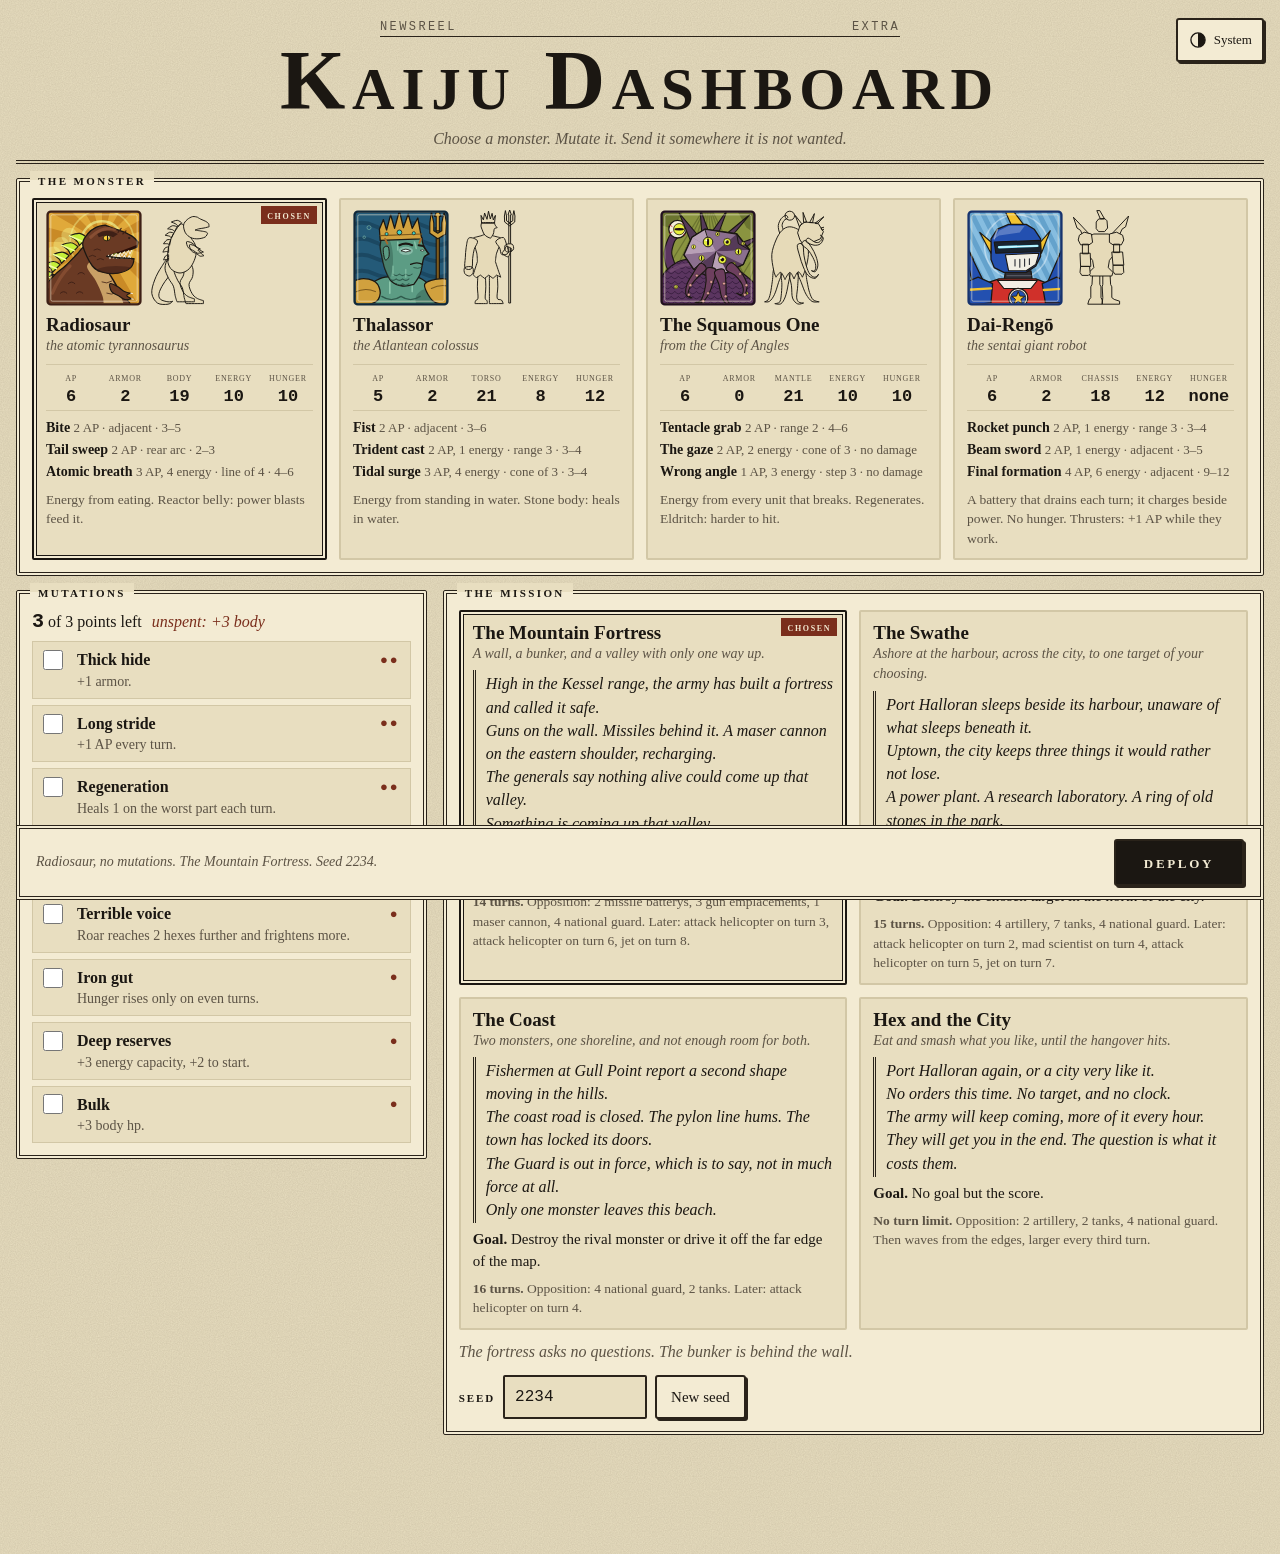
==== commit aba86c2b: "Kaiju: answers to the review of #23 - DESIGN §14.6 names the card Hex and the City (id rampage), as " ====
--- a/kaiju/index.html
+++ b/kaiju/index.html
@@ -4,7 +4,7 @@
 <meta charset="utf-8">
 <meta name="viewport" content="width=device-width, initial-scale=1">
 <meta name="color-scheme" content="light dark">
-<meta name="description" content="Kaiju: a turn-based tactical game. Command one giant monster through short missions on a hex map.">
+<meta name="description" content="Kaiju Dashboard: a turn-based tactical game. Command one giant monster through short missions on a hex map.">
 <title>Kaiju Dashboard</title>
 <!-- The page: setup, play and end screens as framed tiles. Everything is drawn by src/ui/main.js. -->
 <link rel="stylesheet" href="style.css">
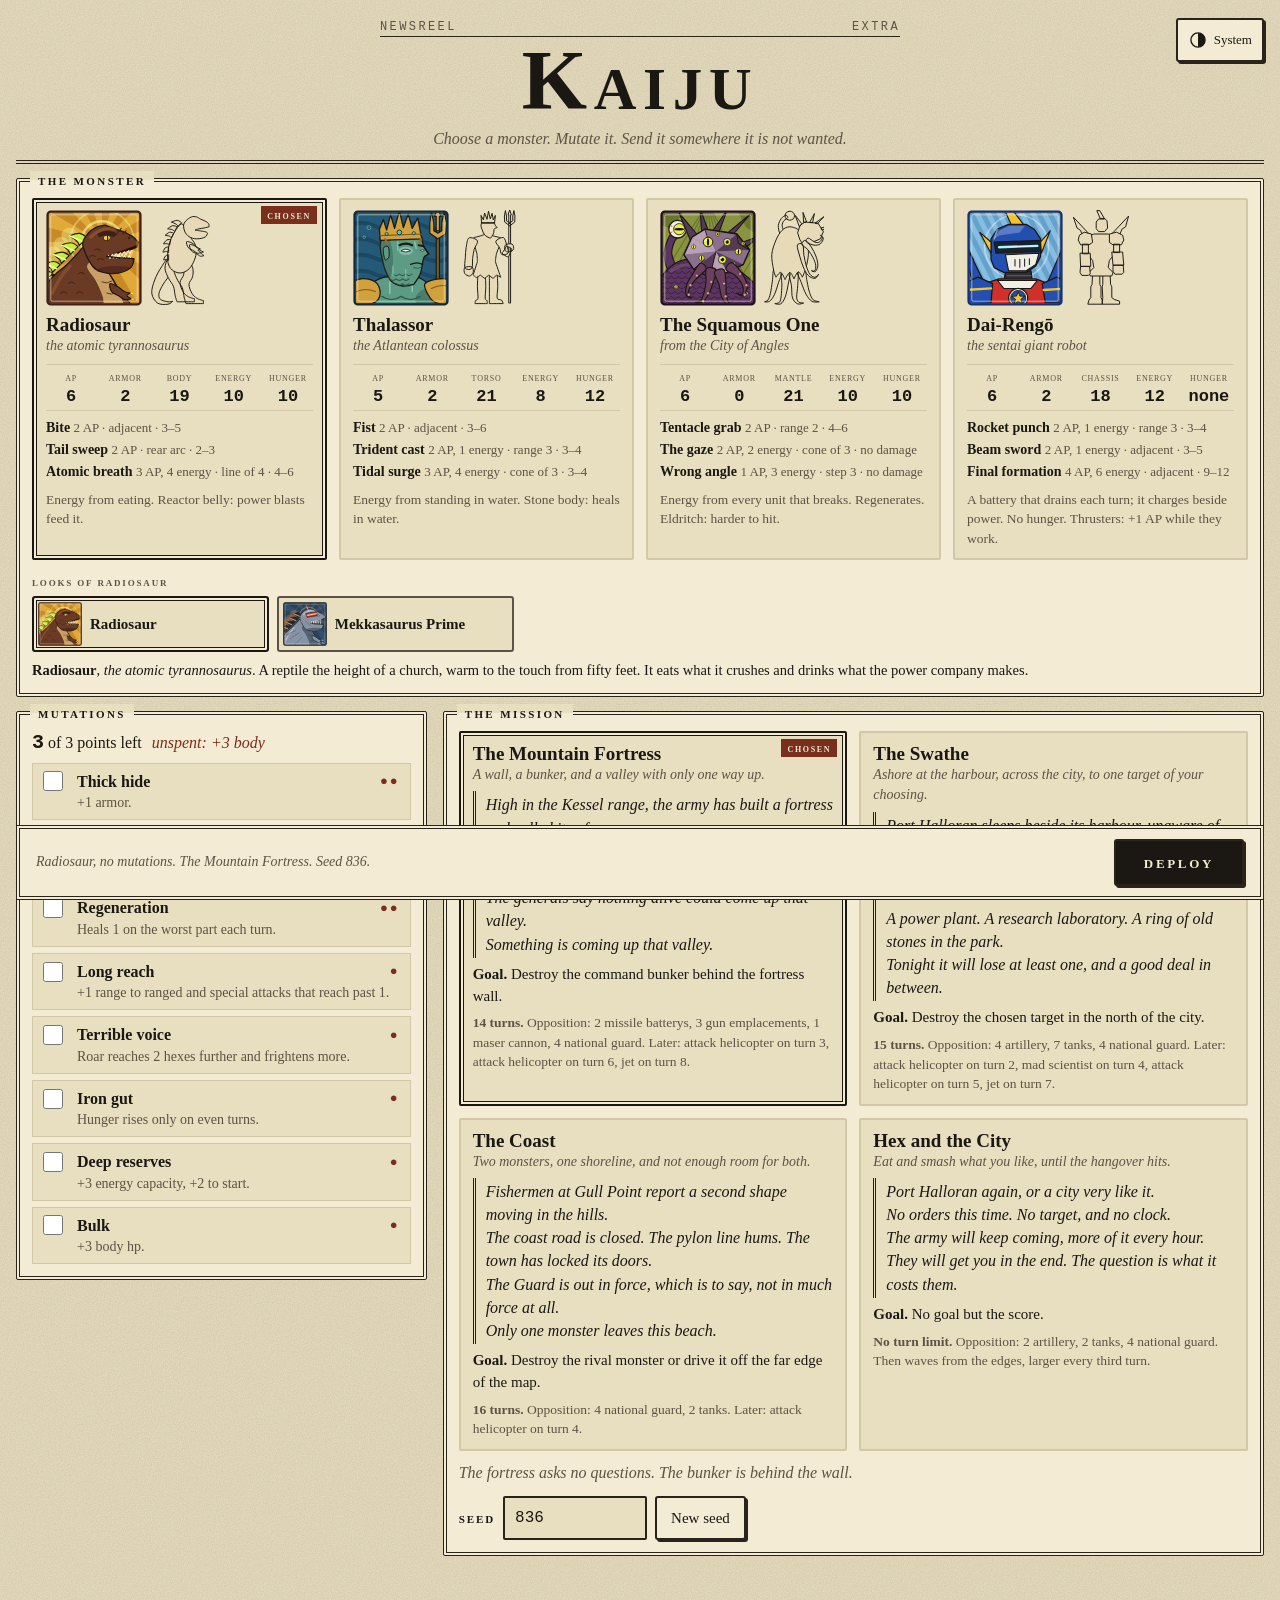
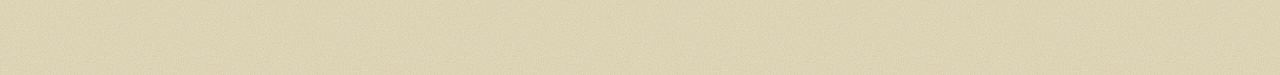
==== commit db3ce84d: "Kaiju variants: four new looks over the same rules (#19) DESIGN §15. kaijuDef(id, variant) is the on" ====
--- a/kaiju/index.html
+++ b/kaiju/index.html
@@ -4,8 +4,8 @@
 <meta charset="utf-8">
 <meta name="viewport" content="width=device-width, initial-scale=1">
 <meta name="color-scheme" content="light dark">
-<meta name="description" content="Kaiju Dashboard: a turn-based tactical game. Command one giant monster through short missions on a hex map.">
-<title>Kaiju Dashboard</title>
+<meta name="description" content="Kaiju: a turn-based tactical game. Command one giant monster through short missions on a hex map.">
+<title>Kaiju</title>
 <!-- The page: setup, play and end screens as framed tiles. Everything is drawn by src/ui/main.js. -->
 <link rel="stylesheet" href="style.css">
 </head>
@@ -15,7 +15,7 @@
 <section id="setup" class="screen setup">
   <header class="masthead">
     <div class="mast-rule"><span>Newsreel</span><span>Extra</span></div>
-    <h1 class="mast-title">Kaiju Dashboard</h1>
+    <h1 class="mast-title">Kaiju</h1>
     <p class="mast-sub">Choose a monster. Mutate it. Send it somewhere it is not wanted.</p>
     <button type="button" class="btn icon mast-theme" id="theme-setup" data-ui="theme" title="Theme" aria-label="Theme: light, dark or system">
       <svg viewBox="0 0 24 24" aria-hidden="true" width="20" height="20"><circle cx="12" cy="12" r="8.5" fill="none" stroke="currentColor" stroke-width="1.6"/><path d="M12 3.5a8.5 8.5 0 0 1 0 17z" fill="currentColor"/></svg>
@@ -26,6 +26,7 @@
   <section class="tile" aria-labelledby="t-monster">
     <h2 class="tile-title" id="t-monster">The monster</h2>
     <div id="monsters" class="cards monsters" role="radiogroup" aria-labelledby="t-monster"></div>
+    <div id="looks" class="looks"></div>
   </section>
 
   <div class="setup-pair">
@@ -54,7 +55,7 @@
 </section>
 
 <section id="play" class="screen play" hidden>
-  <h1 class="sr-only">Kaiju Dashboard: the battle</h1>
+  <h1 class="sr-only">Kaiju: the battle</h1>
   <header id="topbar" class="topbar"></header>
   <div class="play-grid">
     <section class="tile map-tile" id="map-tile" aria-labelledby="t-map">
--- a/kaiju/style.css
+++ b/kaiju/style.css
@@ -124,6 +124,20 @@
 .card-name { font-size: 19px; font-weight: 700; line-height: 1.15; padding-right: 64px; }
 .card-sub { font-style: italic; color: var(--muted); font-size: 14px; }
 .card-note { margin: 6px 0 0; font-size: 13.5px; color: var(--muted); }
+/* The looks of the chosen monster: a row of small portraits under the cards. */
+.looks:empty { display: none; }
+.look-head { margin: 14px 0 6px; font: 700 13px var(--serif); font-variant-caps: all-small-caps; letter-spacing: 0.14em; color: var(--muted); }
+.looks-row { display: grid; grid-template-columns: repeat(auto-fill, minmax(200px, 1fr)); gap: 8px; }
+.look {
+  display: flex; align-items: center; gap: 8px; min-height: 52px; padding: 4px 10px 4px 4px; text-align: left;
+  font: 600 15px/1.2 var(--serif); color: var(--ink); background: var(--paper); border: 2px solid var(--muted); border-radius: 3px; cursor: pointer;
+}
+.look:hover { border-color: var(--ink); }
+.look.on { border-color: var(--ink); box-shadow: inset 0 0 0 2px var(--panel), inset 0 0 0 3px var(--ink); }
+.look-art svg { display: block; width: 44px; height: 44px; }
+.look-name { min-width: 0; overflow-wrap: break-word; }
+.look-text { margin: 8px 0 0; font-size: 14.5px; }
+.look-preset { margin: 4px 0 0; font-size: 13.5px; font-style: italic; color: var(--accent); }
 .mc-art { display: flex; gap: 8px; align-items: flex-end; margin-bottom: 8px; }
 .mc-portrait svg { display: block; width: 96px; height: 96px; }
 .mc-sil svg { display: block; width: 60px; height: 96px; }
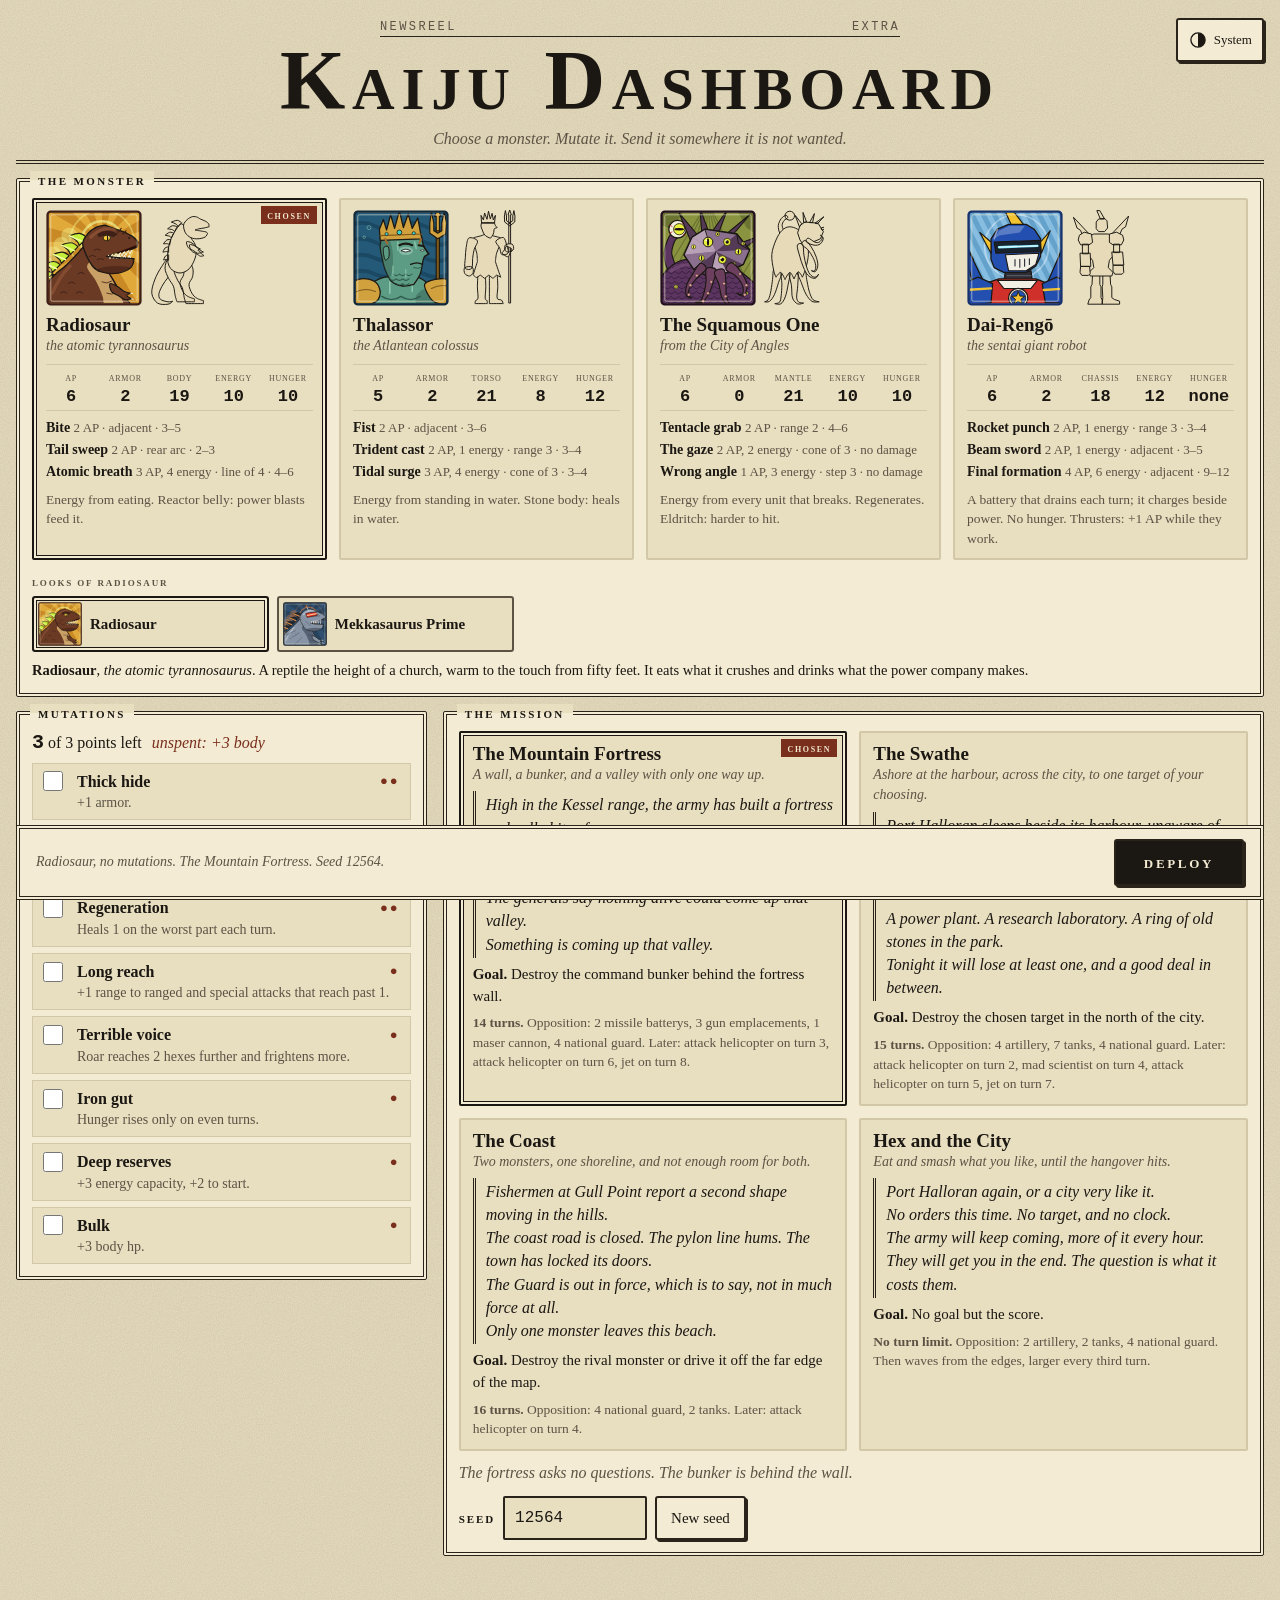
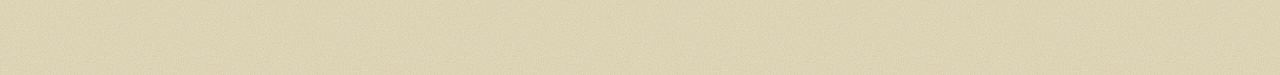
==== commit f3c30e0f: "Merge remote-tracking branch 'origin/main' into kaiju-variants" ====
--- a/kaiju/index.html
+++ b/kaiju/index.html
@@ -4,8 +4,8 @@
 <meta charset="utf-8">
 <meta name="viewport" content="width=device-width, initial-scale=1">
 <meta name="color-scheme" content="light dark">
-<meta name="description" content="Kaiju: a turn-based tactical game. Command one giant monster through short missions on a hex map.">
-<title>Kaiju</title>
+<meta name="description" content="Kaiju Dashboard: a turn-based tactical game. Command one giant monster through short missions on a hex map.">
+<title>Kaiju Dashboard</title>
 <!-- The page: setup, play and end screens as framed tiles. Everything is drawn by src/ui/main.js. -->
 <link rel="stylesheet" href="style.css">
 </head>
@@ -15,7 +15,7 @@
 <section id="setup" class="screen setup">
   <header class="masthead">
     <div class="mast-rule"><span>Newsreel</span><span>Extra</span></div>
-    <h1 class="mast-title">Kaiju</h1>
+    <h1 class="mast-title">Kaiju Dashboard</h1>
     <p class="mast-sub">Choose a monster. Mutate it. Send it somewhere it is not wanted.</p>
     <button type="button" class="btn icon mast-theme" id="theme-setup" data-ui="theme" title="Theme" aria-label="Theme: light, dark or system">
       <svg viewBox="0 0 24 24" aria-hidden="true" width="20" height="20"><circle cx="12" cy="12" r="8.5" fill="none" stroke="currentColor" stroke-width="1.6"/><path d="M12 3.5a8.5 8.5 0 0 1 0 17z" fill="currentColor"/></svg>
@@ -55,7 +55,7 @@
 </section>
 
 <section id="play" class="screen play" hidden>
-  <h1 class="sr-only">Kaiju: the battle</h1>
+  <h1 class="sr-only">Kaiju Dashboard: the battle</h1>
   <header id="topbar" class="topbar"></header>
   <div class="play-grid">
     <section class="tile map-tile" id="map-tile" aria-labelledby="t-map">
